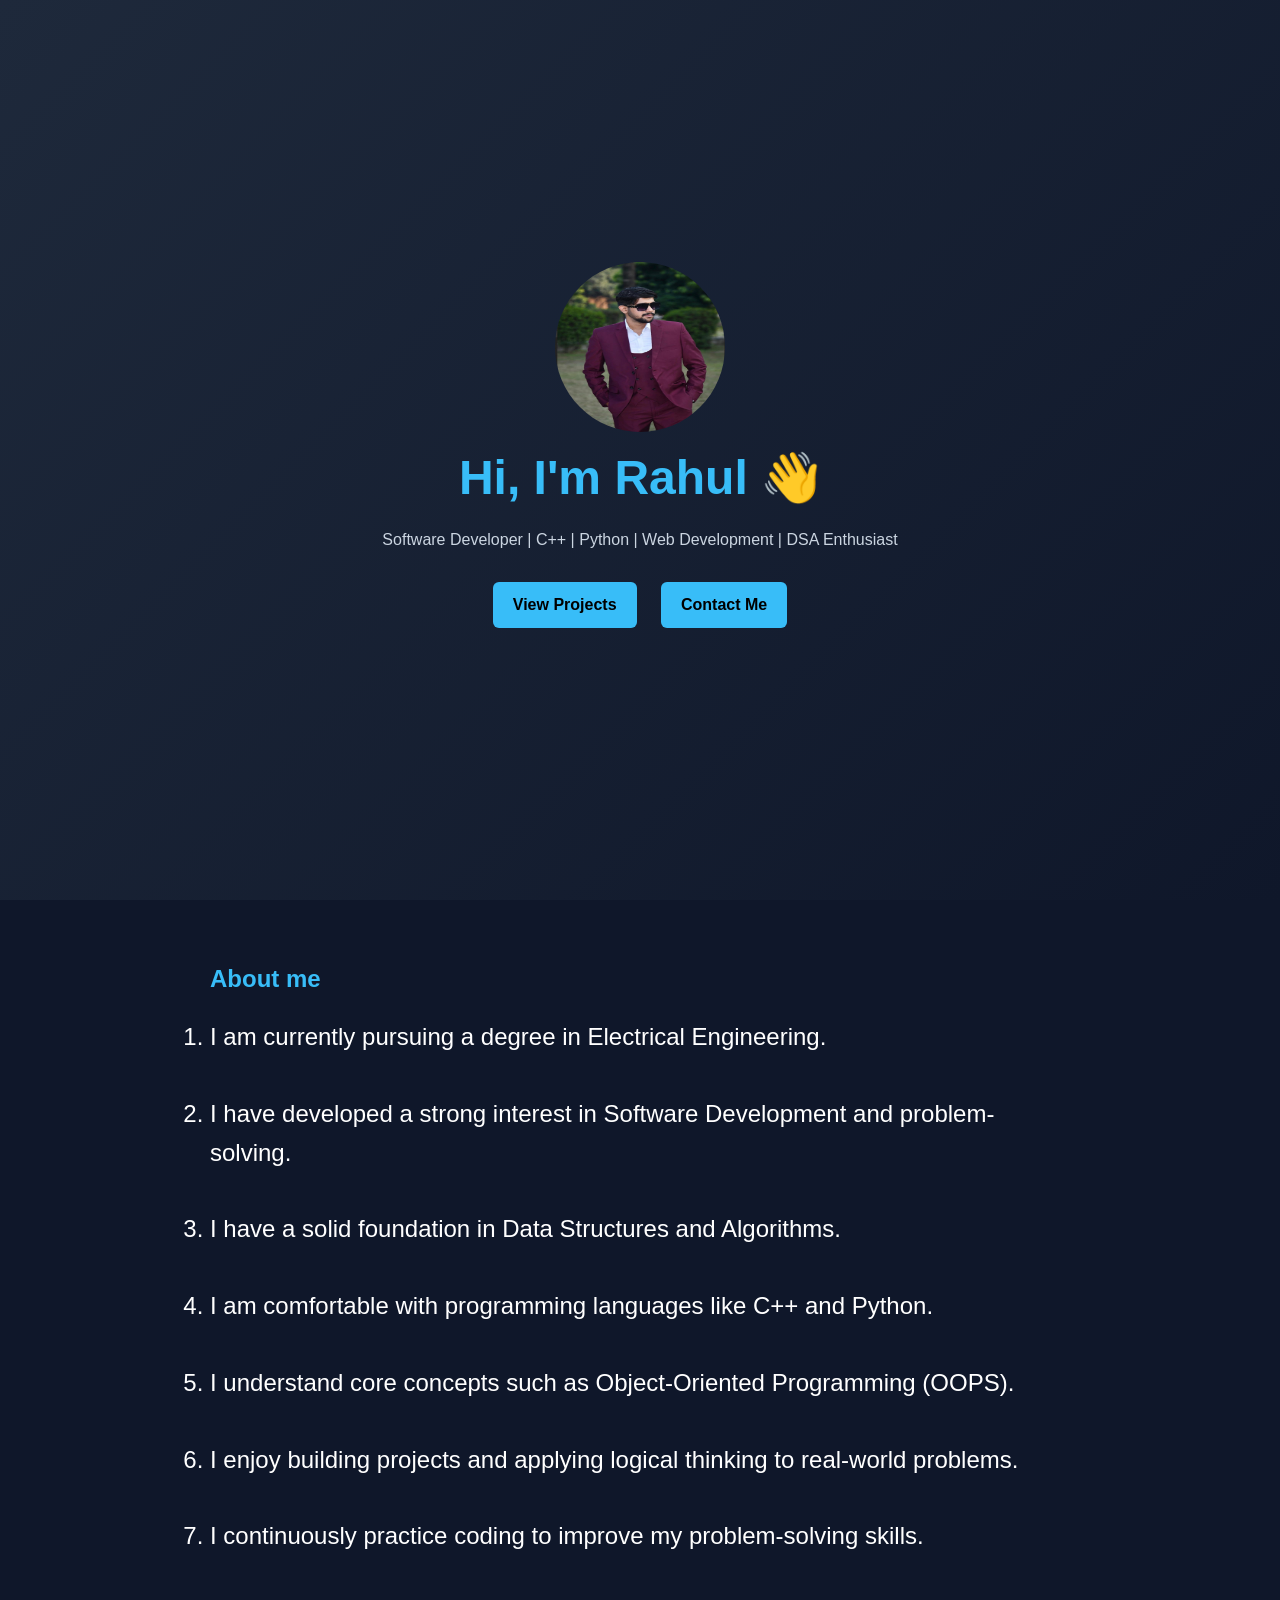
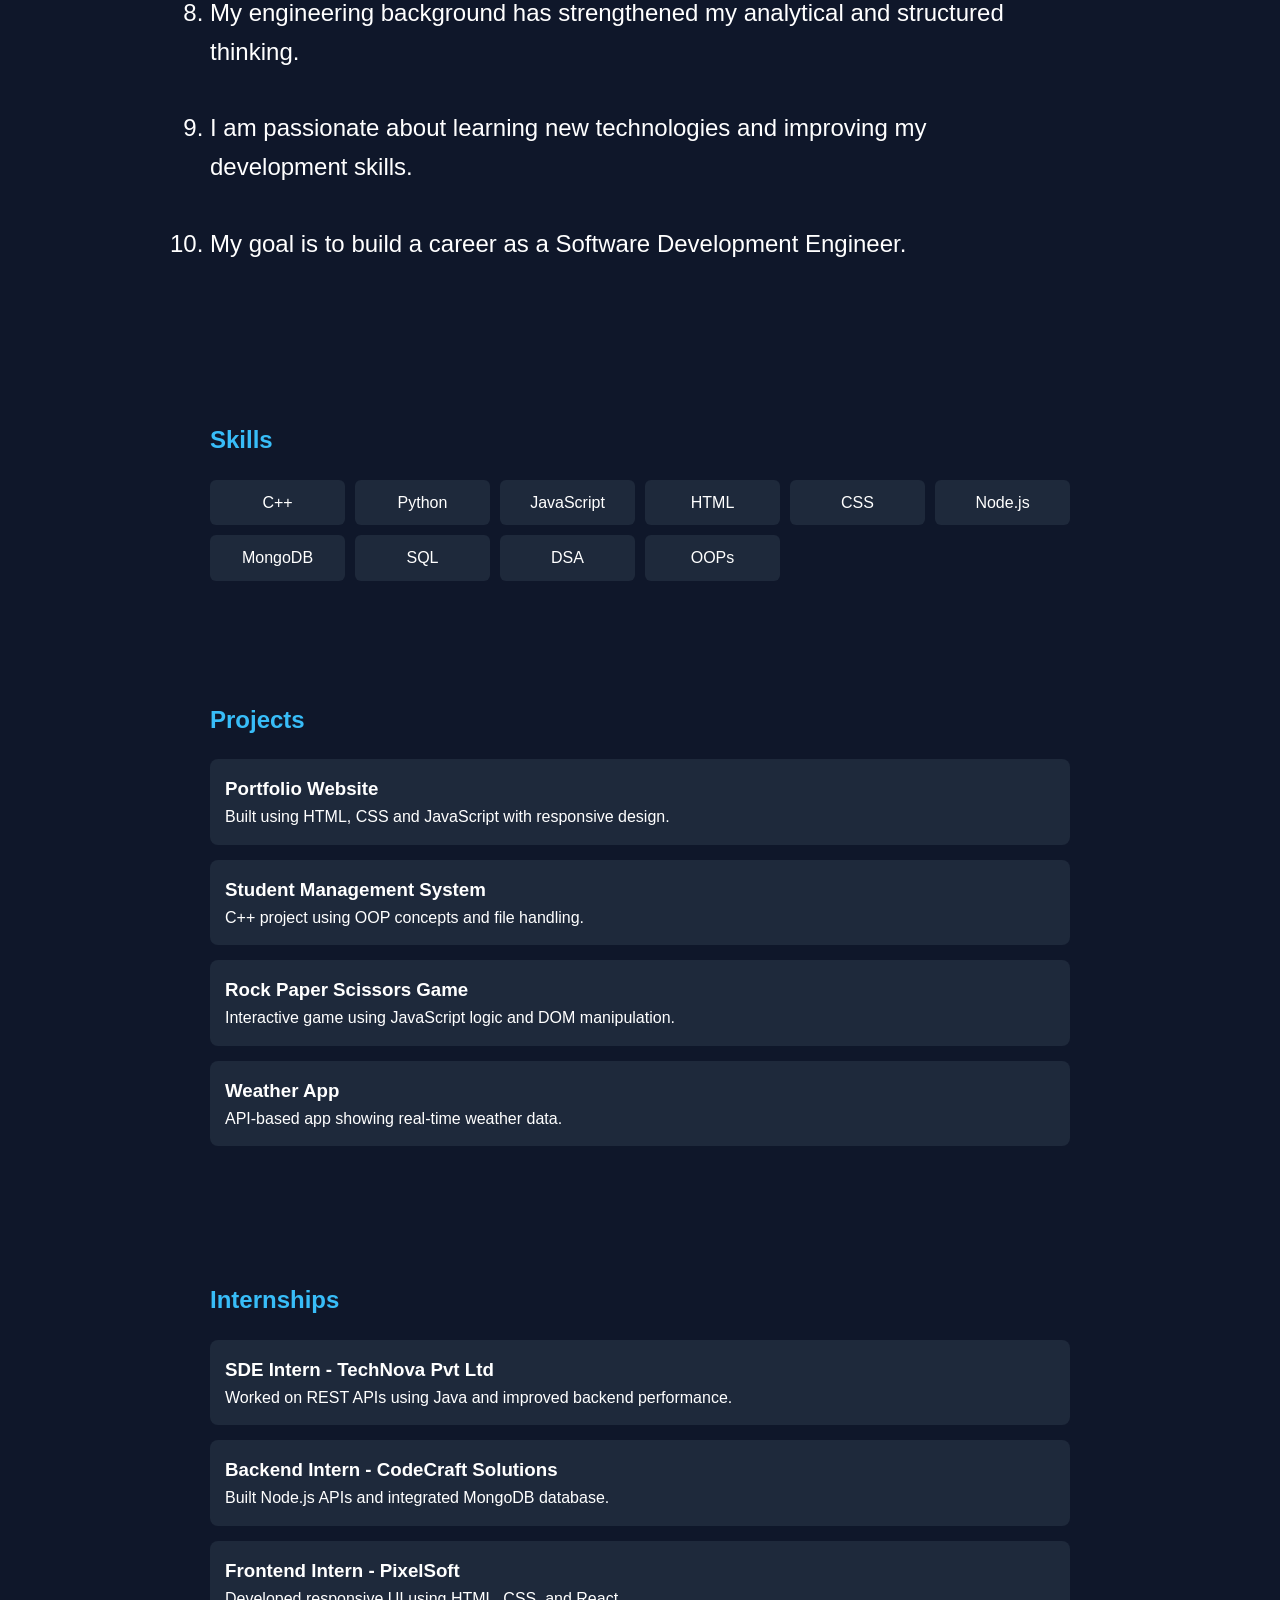
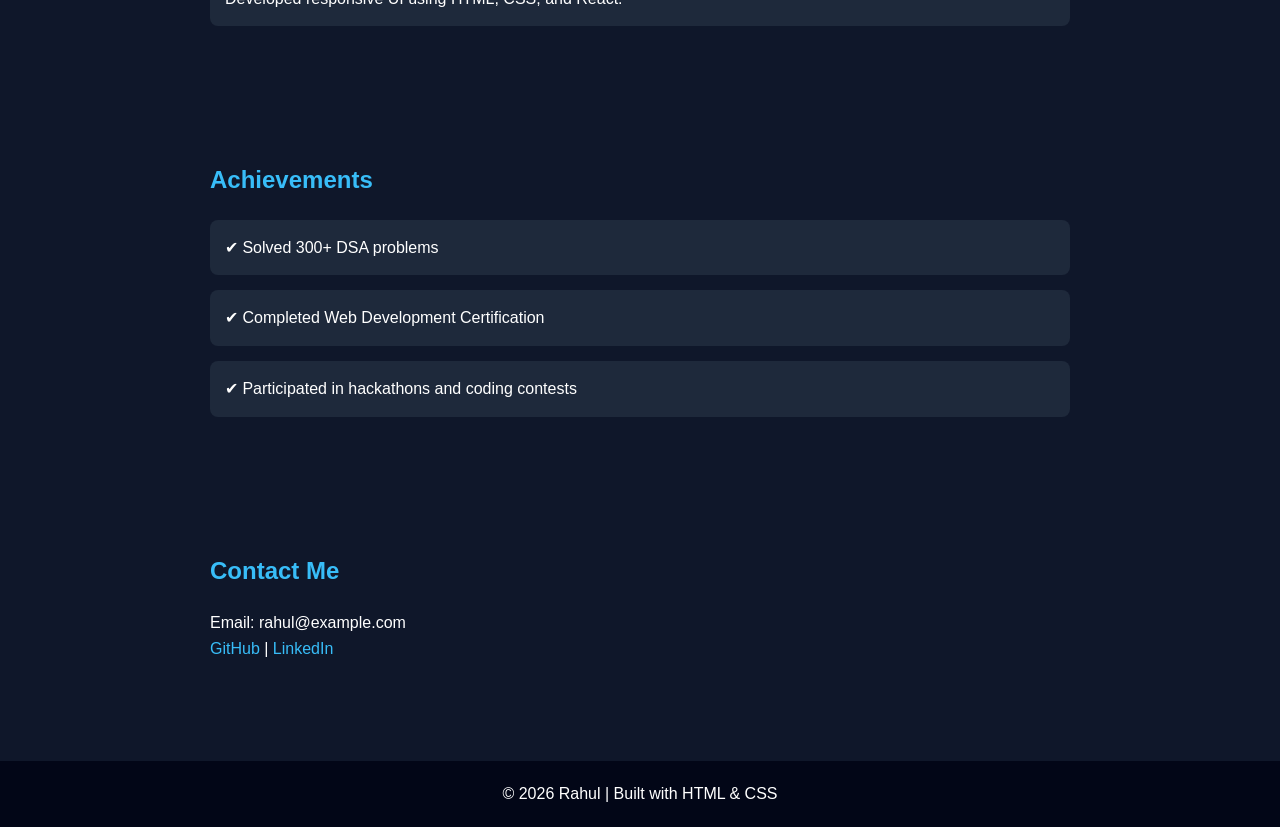
==== index2.html @ 8bd71968 "updated" ====
<!DOCTYPE html>
<html lang="en">
<head>
    <meta charset="UTF-8">
    <meta name="viewport" content="width=device-width, initial-scale=1.0">
    <title>Rahul | Portfolio</title>
    <link rel="stylesheet" href="style.css">
</head>
<body>

<!-- ===== HERO SECTION ===== -->
<header class="hero">
    <div class="hero-content">

        <!-- PROFILE IMAGE -->
        <img src="/rahul3.jpg" alt="Rahul Profile Photo" class="profile-pic" height="170" width="170">

        <h1>Hi, I'm Rahul 👋</h1>
        <p>Software Developer | C++ | Python | Web Development | DSA Enthusiast</p>

        <div class="buttons">
            <a href="#projects">View Projects</a>
            <a href="#contact">Contact Me</a>
        </div>

    </div>
</header>

<!-- ===== ABOUT ===== -->
<section id="about">
        <h2>About me</h2>
    

    
    

    <ol style="font-size:x-large">
        <li>I am currently pursuing a degree in Electrical Engineering.</li>
        <br>
        <li>I have developed a strong interest in Software Development and problem-solving.</li>
         <br>
        <li>I have a solid foundation in Data Structures and Algorithms.</li>
         <br>
        <li>I am comfortable with programming languages like C++ and Python.</li>
         <br>
        <li>I understand core concepts such as Object-Oriented Programming (OOPS).</li>
         <br>
        <li>I enjoy building projects and applying logical thinking to real-world problems.</li>
         <br>
        <li>I continuously practice coding to improve my problem-solving skills.</li>
         <br>
        <li>My engineering background has strengthened my analytical and structured thinking.</li>
         <br>
        <li>I am passionate about learning new technologies and improving my development skills.</li>
         <br>
        <li>My goal is to build a career as a Software Development Engineer.</li>
         <br>
    </ol>
</section>

<!-- ===== SKILLS ===== -->
<section id="skills">
    <h2>Skills</h2>
    <div class="grid">
        <div>C++</div>
        <div>Python</div>
        <div>JavaScript</div>
        <div>HTML</div>
        <div>CSS</div>
        <div>Node.js</div>
        <div>MongoDB</div>
        <div>SQL</div>
        <div>DSA</div>
        <div>OOPs</div>
    </div>
</section>

<!-- ===== PROJECTS ===== -->
<section id="projects">
    <h2>Projects</h2>

    <div class="card">
        <h3>Portfolio Website</h3>
        <p>Built using HTML, CSS and JavaScript with responsive design.</p>
    </div>

    <div class="card">
        <h3>Student Management System</h3>
        <p>C++ project using OOP concepts and file handling.</p>
    </div>

    <div class="card">
        <h3>Rock Paper Scissors Game</h3>
        <p>Interactive game using JavaScript logic and DOM manipulation.</p>
    </div>

    <div class="card">
        <h3>Weather App</h3>
        <p>API-based app showing real-time weather data.</p>
    </div>
</section>

<!-- ===== INTERNSHIPS ===== -->
<section id="internships">
    <h2>Internships</h2>

    <div class="card">
        <h3>SDE Intern - TechNova Pvt Ltd</h3>
        <p>Worked on REST APIs using Java and improved backend performance.</p>
    </div>

    <div class="card">
        <h3>Backend Intern - CodeCraft Solutions</h3>
        <p>Built Node.js APIs and integrated MongoDB database.</p>
    </div>

    <div class="card">
        <h3>Frontend Intern - PixelSoft</h3>
        <p>Developed responsive UI using HTML, CSS, and React.</p>
    </div>
</section>

<!-- ===== ACHIEVEMENTS ===== -->
<section id="achievements">
    <h2>Achievements</h2>

    <div class="card">
        <p>✔ Solved 300+ DSA problems</p>
    </div>

    <div class="card">
        <p>✔ Completed Web Development Certification</p>
    </div>

    <div class="card">
        <p>✔ Participated in hackathons and coding contests</p>
    </div>
</section>

<!-- ===== CONTACT ===== -->
<section id="contact">
    <h2>Contact Me</h2>

    <p>Email: rahul@example.com</p>
    <p>
        <a href="https://github.com/" target="_blank">GitHub</a> |
        <a href="https://linkedin.com/" target="_blank">LinkedIn</a>
    </p>
</section>

<footer>
    <p>© 2026 Rahul | Built with HTML & CSS</p>
</footer>

</body>
</html>
---- style.css ----
/* ===== RESET ===== */
* {
    margin: 0;
    padding: 0;
    box-sizing: border-box;
    font-family: Arial, sans-serif;
}

/* ===== BODY ===== */
body {
    background: #0f172a;
    color: white;
    line-height: 1.6;
}

/* ===== HERO ===== */
.hero {
    height: 100vh;
    display: flex;
    align-items: center;
    justify-content: center;
    text-align: center;
    background: linear-gradient(135deg, #1e293b, #0f172a);
}

.hero h1 {
    font-size: 3rem;
    color: #38bdf8;
}

.hero p {
    margin: 10px 0 20px;
    color: #cbd5e1;
}

.buttons a {
    display: inline-block;
    margin: 10px;
    padding: 10px 20px;
    background: #38bdf8;
    color: black;
    text-decoration: none;
    border-radius: 6px;
    font-weight: bold;
    transition: 0.3s;
}

.buttons a:hover {
    background: white;
}

/* ===== SECTIONS ===== */
section {
    padding: 60px 20px;
    max-width: 900px;
    margin: auto;
}

h2 {
    color: #38bdf8;
    margin-bottom: 20px;
}

/* ===== SKILLS ===== */
.grid {
    display: grid;
    grid-template-columns: repeat(auto-fit, minmax(120px, 1fr));
    gap: 10px;
}

.grid div {
    background: #1e293b;
    padding: 10px;
    text-align: center;
    border-radius: 6px;
}

/* ===== CARDS ===== */
.card {
    background: #1e293b;
    padding: 15px;
    margin-bottom: 15px;
    border-radius: 8px;
    transition: 0.3s;
}

.card:hover {
    transform: translateY(-5px);
    background: #334155;
}

/* ===== CONTACT ===== */
#contact a {
    color: #38bdf8;
    text-decoration: none;
}

#contact a:hover {
    color: white;
}

/* ===== FOOTER ===== */
footer {
    text-align: center;
    padding: 20px;
    background: #020617;
    margin-top: 40px;
}

img{
    border-radius: 75%;
}
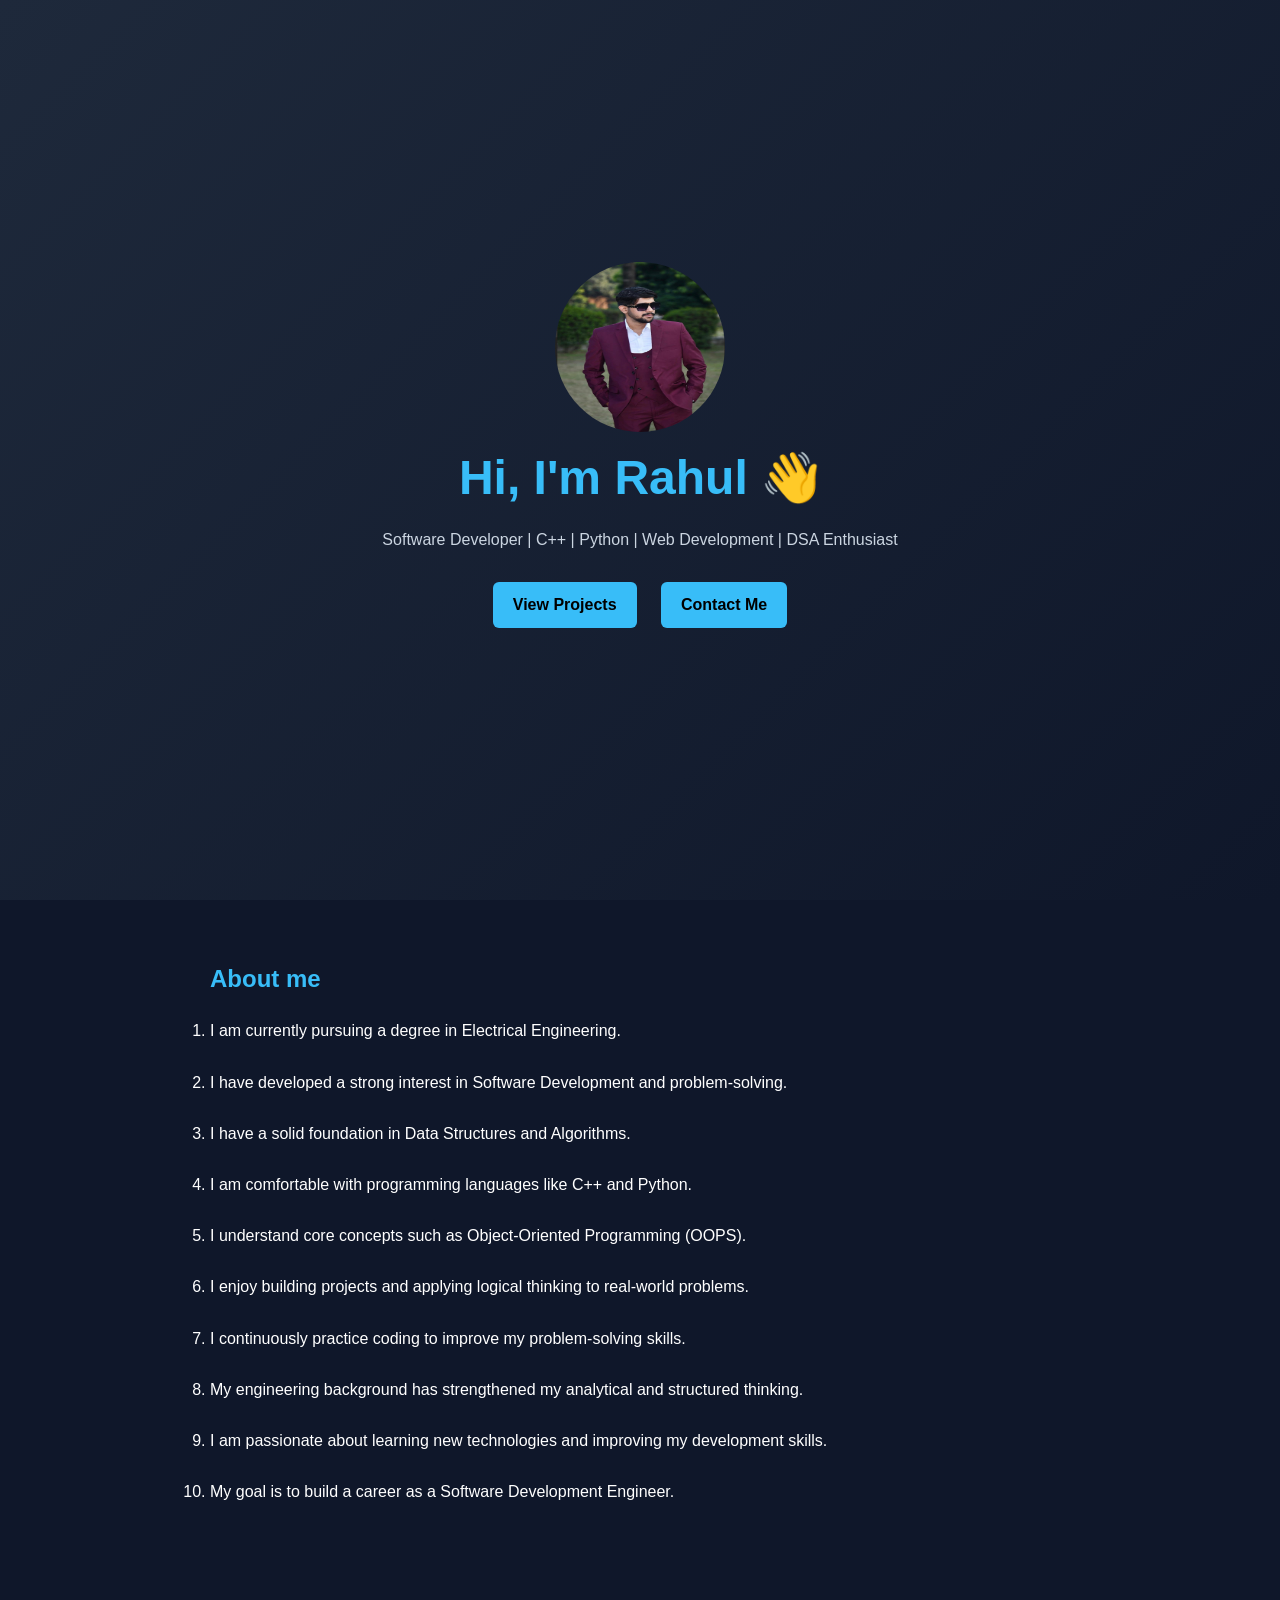
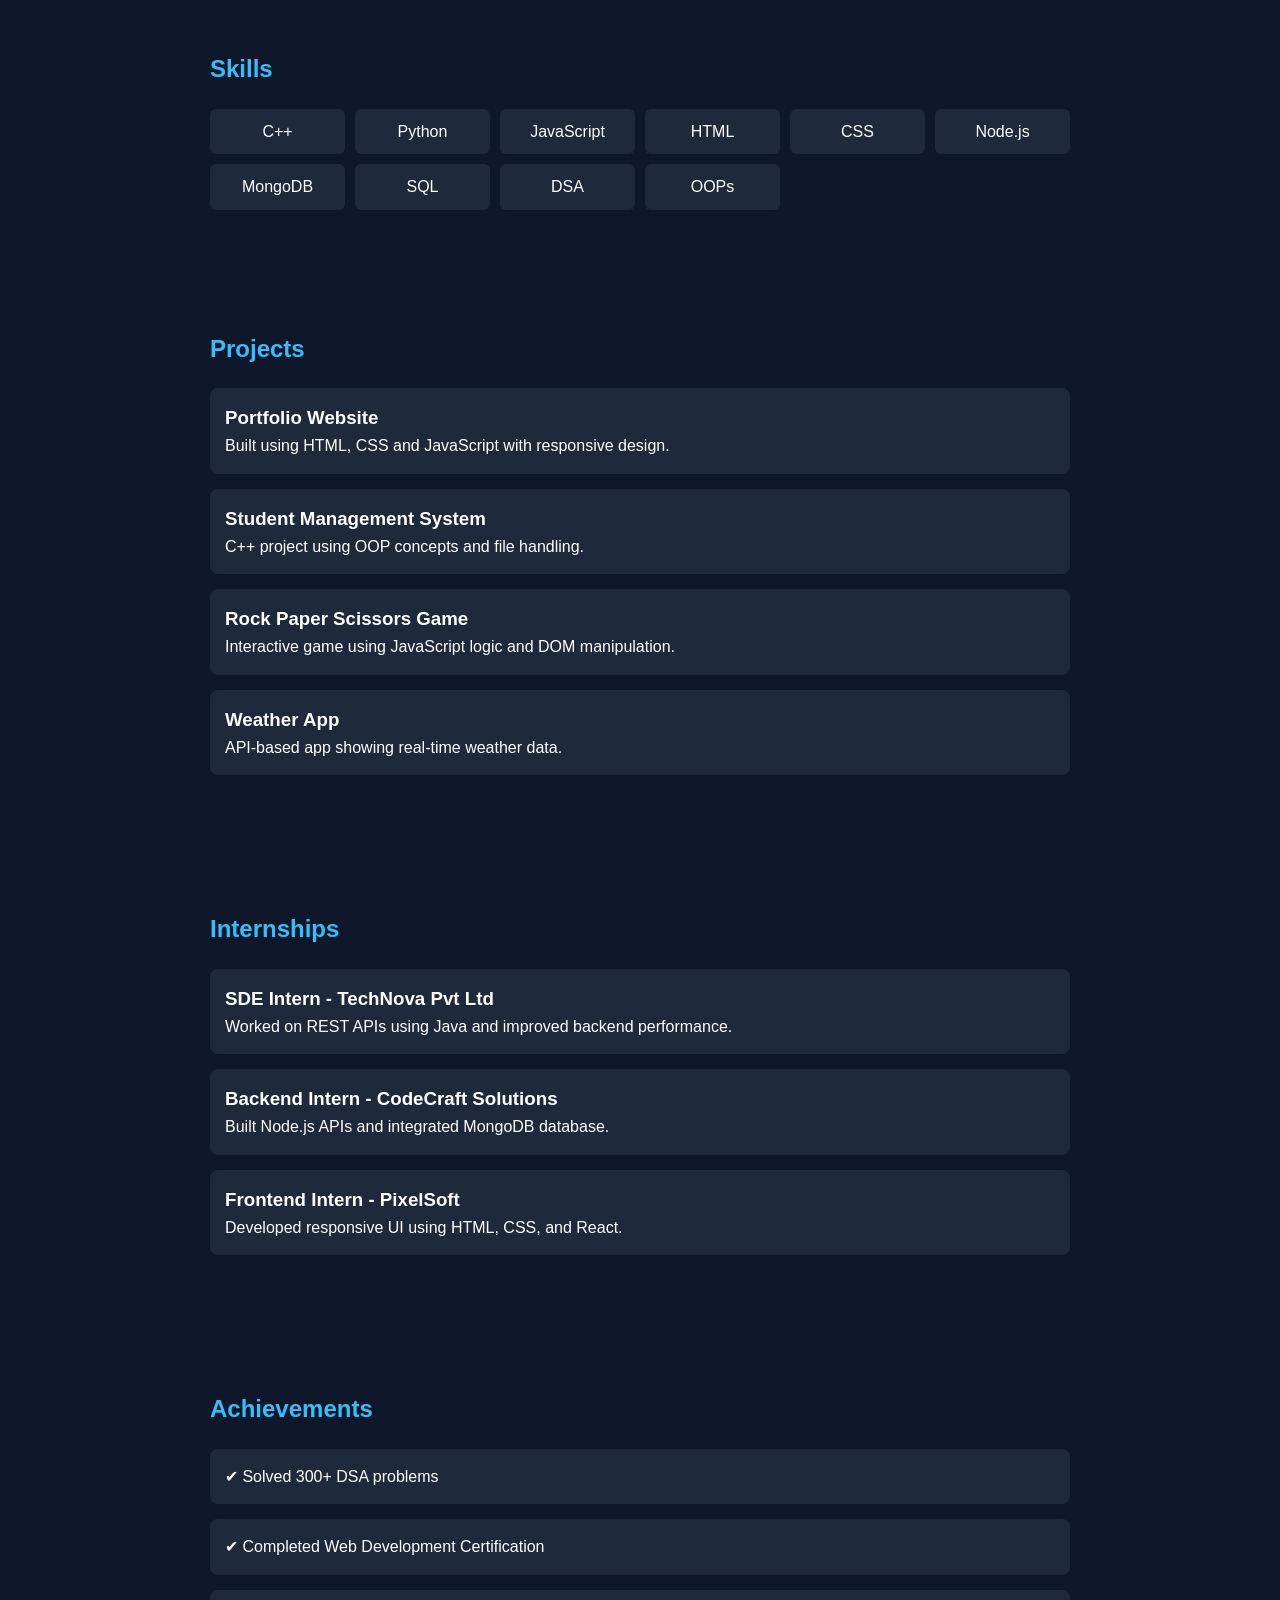
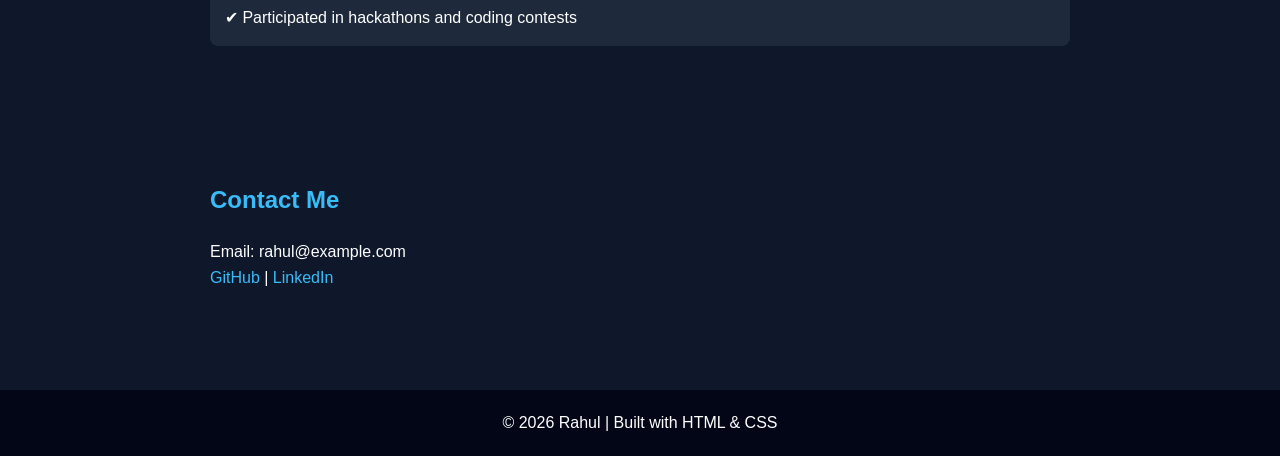
==== commit 23702bd4: "updated" ====
--- a/index2.html
+++ b/index2.html
@@ -38,7 +38,7 @@
     
     
 
-    <ol style="font-size:x-large">
+    <ol>
         <li>I am currently pursuing a degree in Electrical Engineering.</li>
         <br>
         <li>I have developed a strong interest in Software Development and problem-solving.</li>
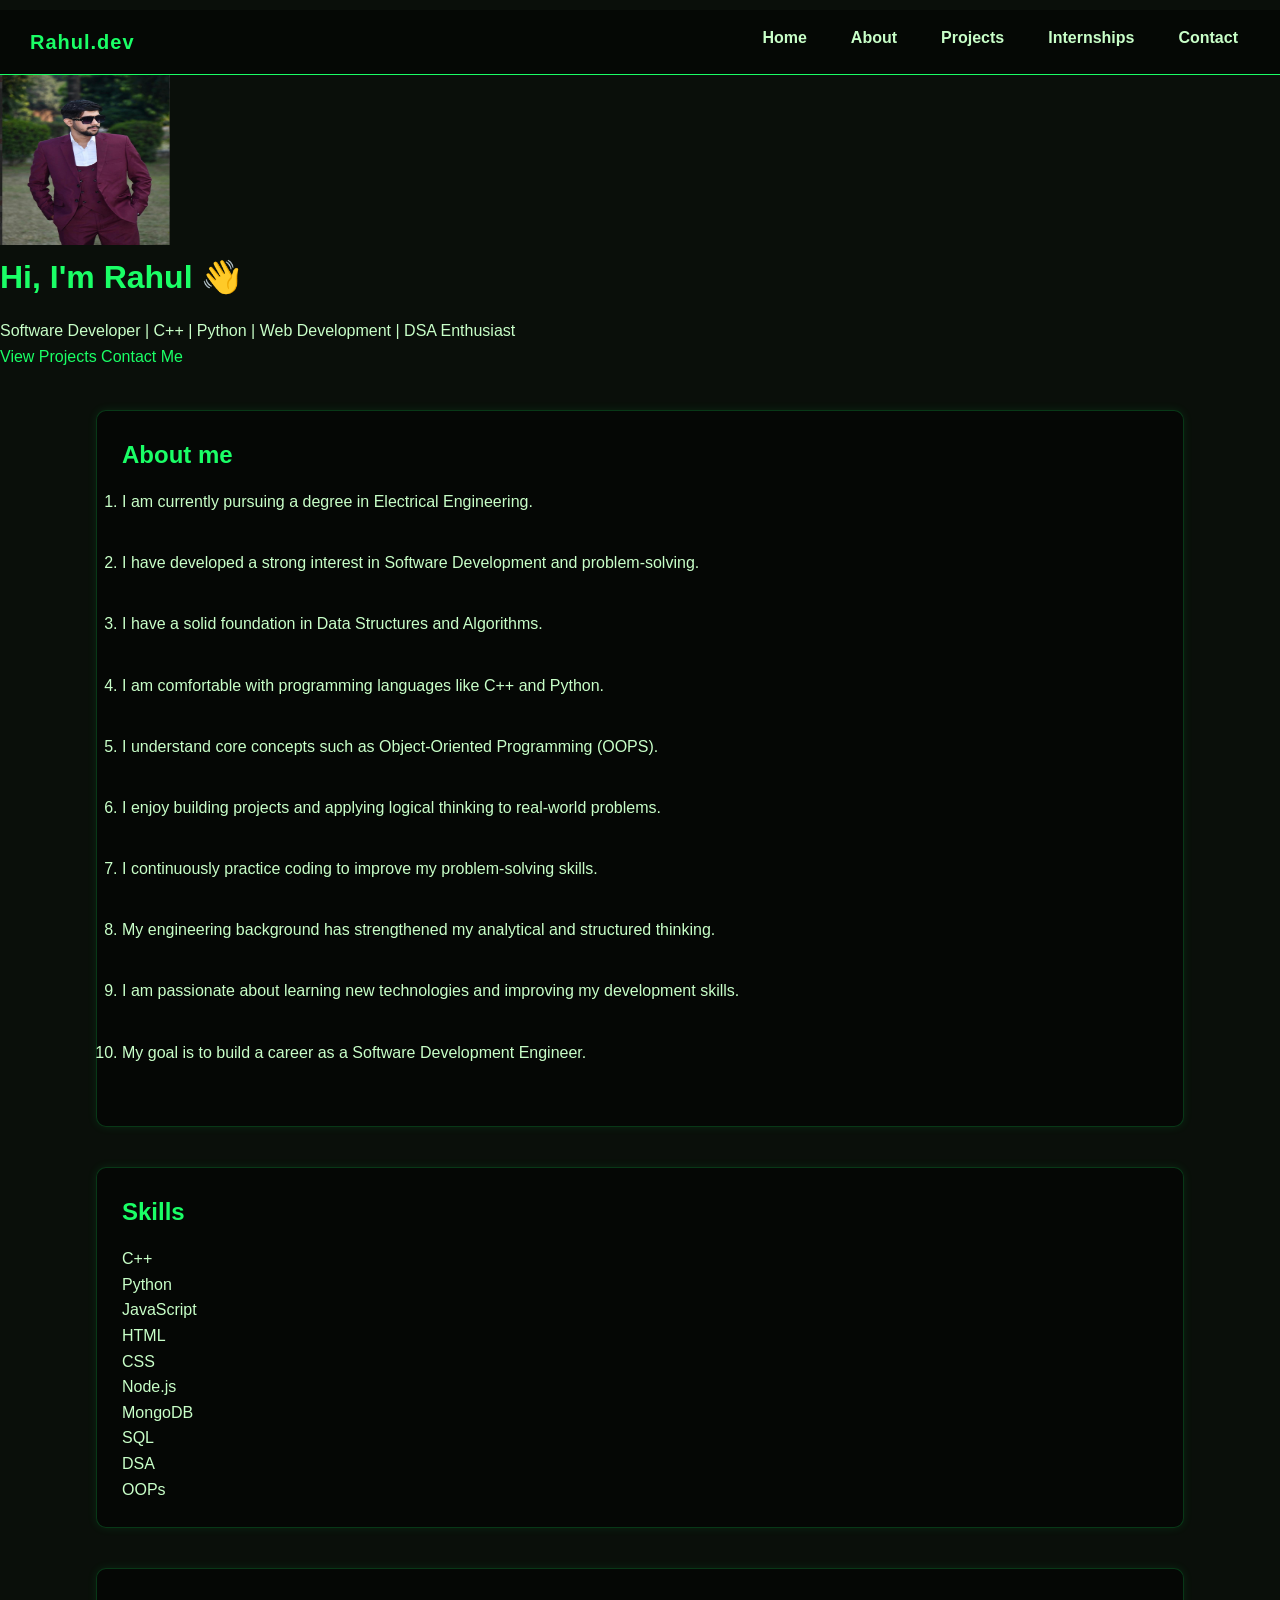
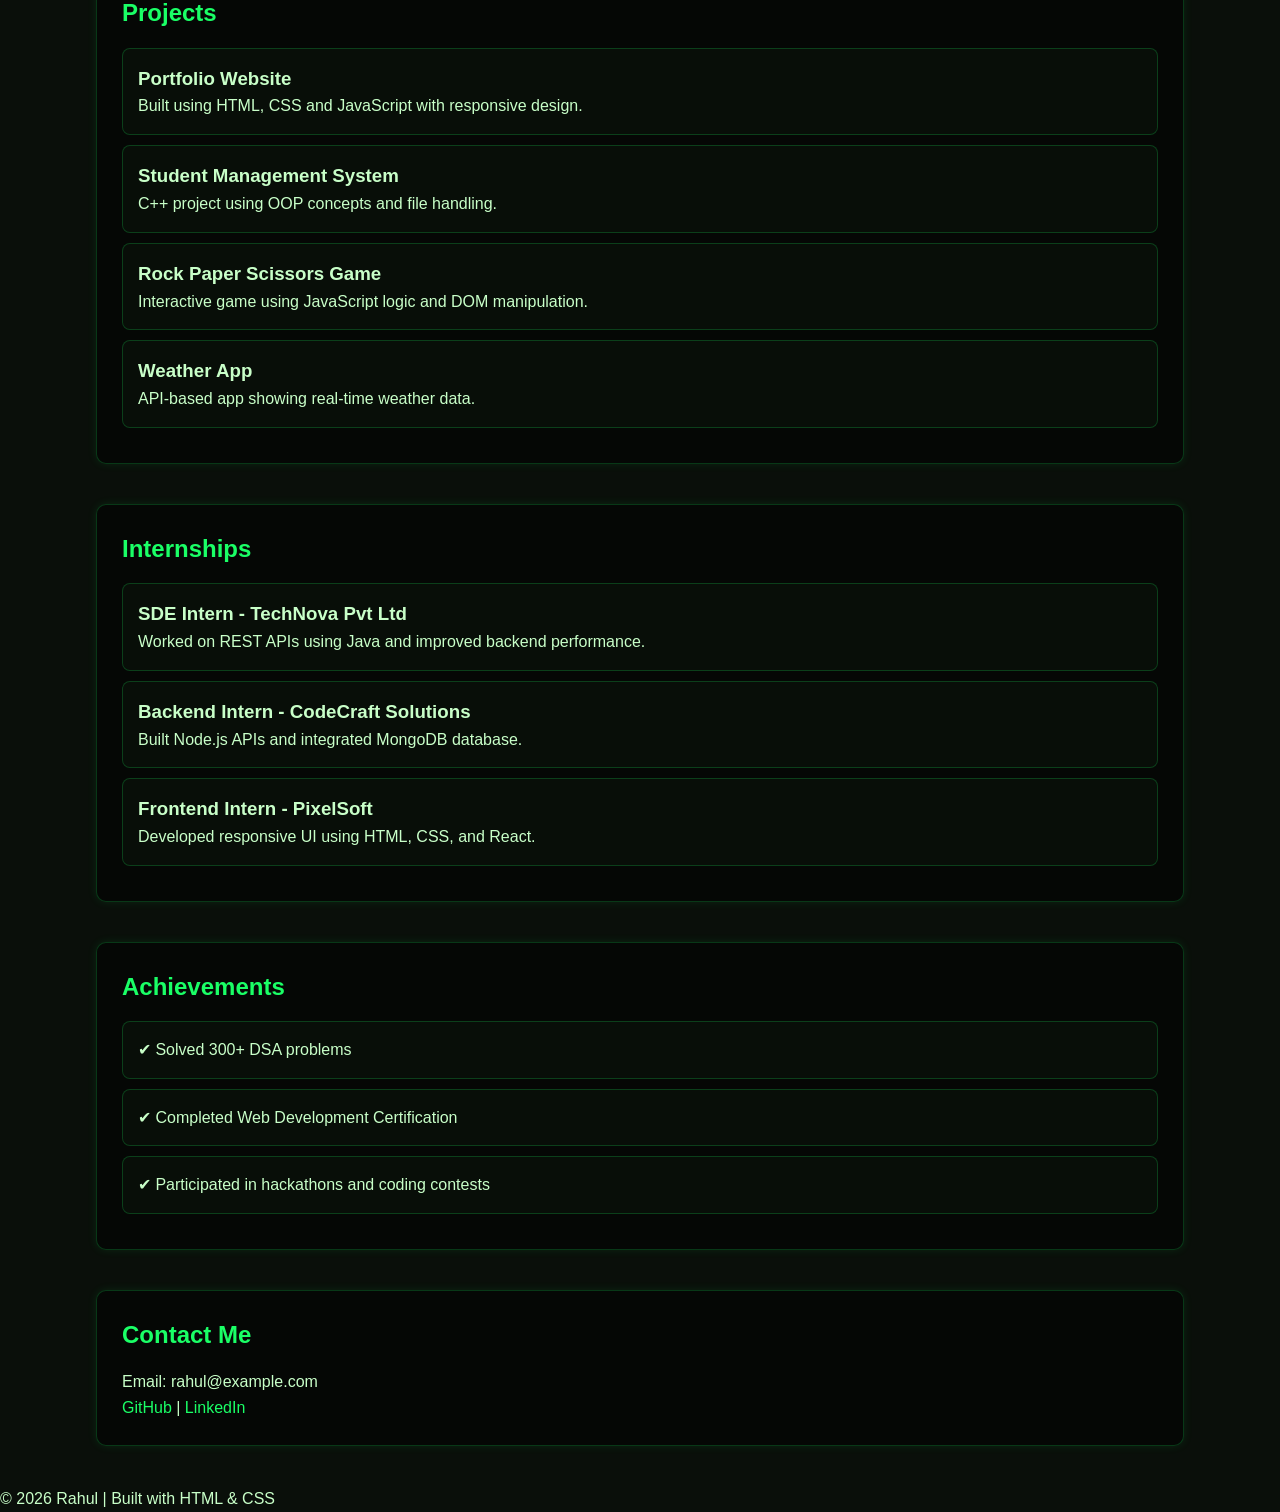
==== commit ebef58b1: "updated" ====
--- a/index2.html
+++ b/index2.html
@@ -8,10 +8,20 @@
     <meta charset="UTF-8">
     <meta name="viewport" content="width=device-width, initial-scale=1.0">
     <title>Rahul | Portfolio</title>
-    <link rel="stylesheet" href="style.css">
+    <link rel="stylesheet" href="style2.css">
 </head>
 <body>
+<nav class="navbar">
+    <div class="logo">Rahul.dev</div>
 
+    <ul class="nav-links">
+        <li><a href="#name">Home</a></li>
+        <li><a href="#about">About</a></li>
+        <li><a href="#projects">Projects</a></li>
+        <li><a href="#internships">Internships</a></li>
+        <li><a href="#contact">Contact</a></li>
+    </ul>
+</nav>
 <!-- ===== HERO SECTION ===== -->
 <header class="hero">
     <div class="hero-content">
--- a/style2.css
+++ b/style2.css
@@ -0,0 +1,220 @@
+/* ===== RESET ===== */
+* {
+    margin: 0;
+    padding: 0;
+    box-sizing: border-box;
+}
+
+/* ===== BODY ===== */
+body {
+    font-family: 'Segoe UI', sans-serif;
+    background: #0a0f0a;
+    color: #c8ffc8;
+    line-height: 1.6;
+}
+
+/* ===== NAVBAR ===== */
+#navbar {
+    position: sticky;
+    top: 0;
+    background: #050805;
+    border-bottom: 1px solid #1aff66;
+    padding: 15px 20px;
+    z-index: 1000;
+}
+
+#navbar h1 {
+    color: #1aff66;
+    font-size: 22px;
+}
+
+nav {
+    margin-top: 10px;
+}
+
+nav a {
+    color: #c8ffc8;
+    text-decoration: none;
+    margin: 0 12px;
+    font-weight: 600;
+    transition: 0.3s;
+    position: relative;
+}
+
+/* underline effect */
+nav a::after {
+    content: "";
+    position: absolute;
+    left: 0;
+    bottom: -4px;
+    width: 0%;
+    height: 2px;
+    background: #1aff66;
+    transition: 0.3s;
+}
+
+nav a:hover {
+    color: #1aff66;
+}
+
+nav a:hover::after {
+    width: 100%;
+}
+
+/* ===== PROFILE IMAGE ===== */
+#navbar img {
+    margin-top: 15px;
+    width: 130px;
+    height: 130px;
+    border-radius: 50%;
+    border: 3px solid #1aff66;
+    box-shadow: 0 0 15px #1aff66;
+}
+
+/* ===== NAME ===== */
+#name {
+    text-align: center;
+    padding: 30px;
+}
+
+#name h1 {
+    color: #1aff66;
+    font-size: 38px;
+}
+
+/* ===== SECTIONS ===== */
+section {
+    width: 85%;
+    margin: 40px auto;
+    padding: 25px;
+    border: 1px solid rgba(26,255,102,0.2);
+    background: rgba(0,0,0,0.5);
+    border-radius: 10px;
+    box-shadow: 0 0 10px rgba(26,255,102,0.1);
+}
+
+/* ===== HEADINGS ===== */
+h1, h2 {
+    color: #1aff66;
+    margin-bottom: 15px;
+}
+
+/* ===== LISTS ===== */
+li {
+    margin-bottom: 8px;
+}
+
+/* ===== PROJECT / INTERNSHIP TEXT ===== */
+#projects dt {
+    color: #1aff66;
+    font-size: 18px;
+    margin-top: 15px;
+}
+
+#projects dd {
+    margin-left: 20px;
+    color: #c8ffc8;
+}
+
+/* ===== CARDS (optional support) ===== */
+.card {
+    background: rgba(10, 20, 10, 0.6);
+    border: 1px solid rgba(26,255,102,0.2);
+    padding: 15px;
+    border-radius: 8px;
+    margin: 10px 0;
+    transition: 0.3s;
+}
+
+.card:hover {
+    transform: translateY(-5px);
+    border-color: #1aff66;
+    box-shadow: 0 0 15px rgba(26,255,102,0.3);
+}
+
+/* ===== LINKS ===== */
+a {
+    color: #1aff66;
+    text-decoration: none;
+}
+
+a:hover {
+    color: white;
+}
+
+/* ===== ABOUT LIST ===== */
+#about ol li {
+    margin-bottom: 10px;
+}
+
+/* ===== RESPONSIVE ===== */
+@media (max-width: 768px) {
+    nav a {
+        display: block;
+        margin: 8px 0;
+    }
+
+    section {
+        width: 95%;
+    }
+
+    #name h1 {
+        font-size: 28px;
+    }
+}
+/* ===== NAVBAR ===== */
+.navbar {
+    position: sticky;
+    top: 0;
+    width: 100%;
+    background: #050805;
+    border-bottom: 1px solid #1aff66;
+    display: flex;
+    justify-content: space-between;
+    align-items: center;
+    padding: 15px 30px;
+    z-index: 1000;
+}
+
+/* LOGO */
+.logo {
+    font-size: 20px;
+    font-weight: bold;
+    color: #1aff66;
+    letter-spacing: 1px;
+}
+
+/* LINKS */
+.nav-links {
+    list-style: none;
+    display: flex;
+    gap: 20px;
+}
+
+.nav-links li a {
+    text-decoration: none;
+    color: #c8ffc8;
+    font-weight: 600;
+    position: relative;
+    transition: 0.3s;
+}
+
+/* underline animation */
+.nav-links li a::after {
+    content: "";
+    position: absolute;
+    left: 0;
+    bottom: -5px;
+    width: 0%;
+    height: 2px;
+    background: #1aff66;
+    transition: 0.3s;
+}
+
+.nav-links li a:hover {
+    color: #1aff66;
+}
+
+.nav-links li a:hover::after {
+    width: 100%;
+}
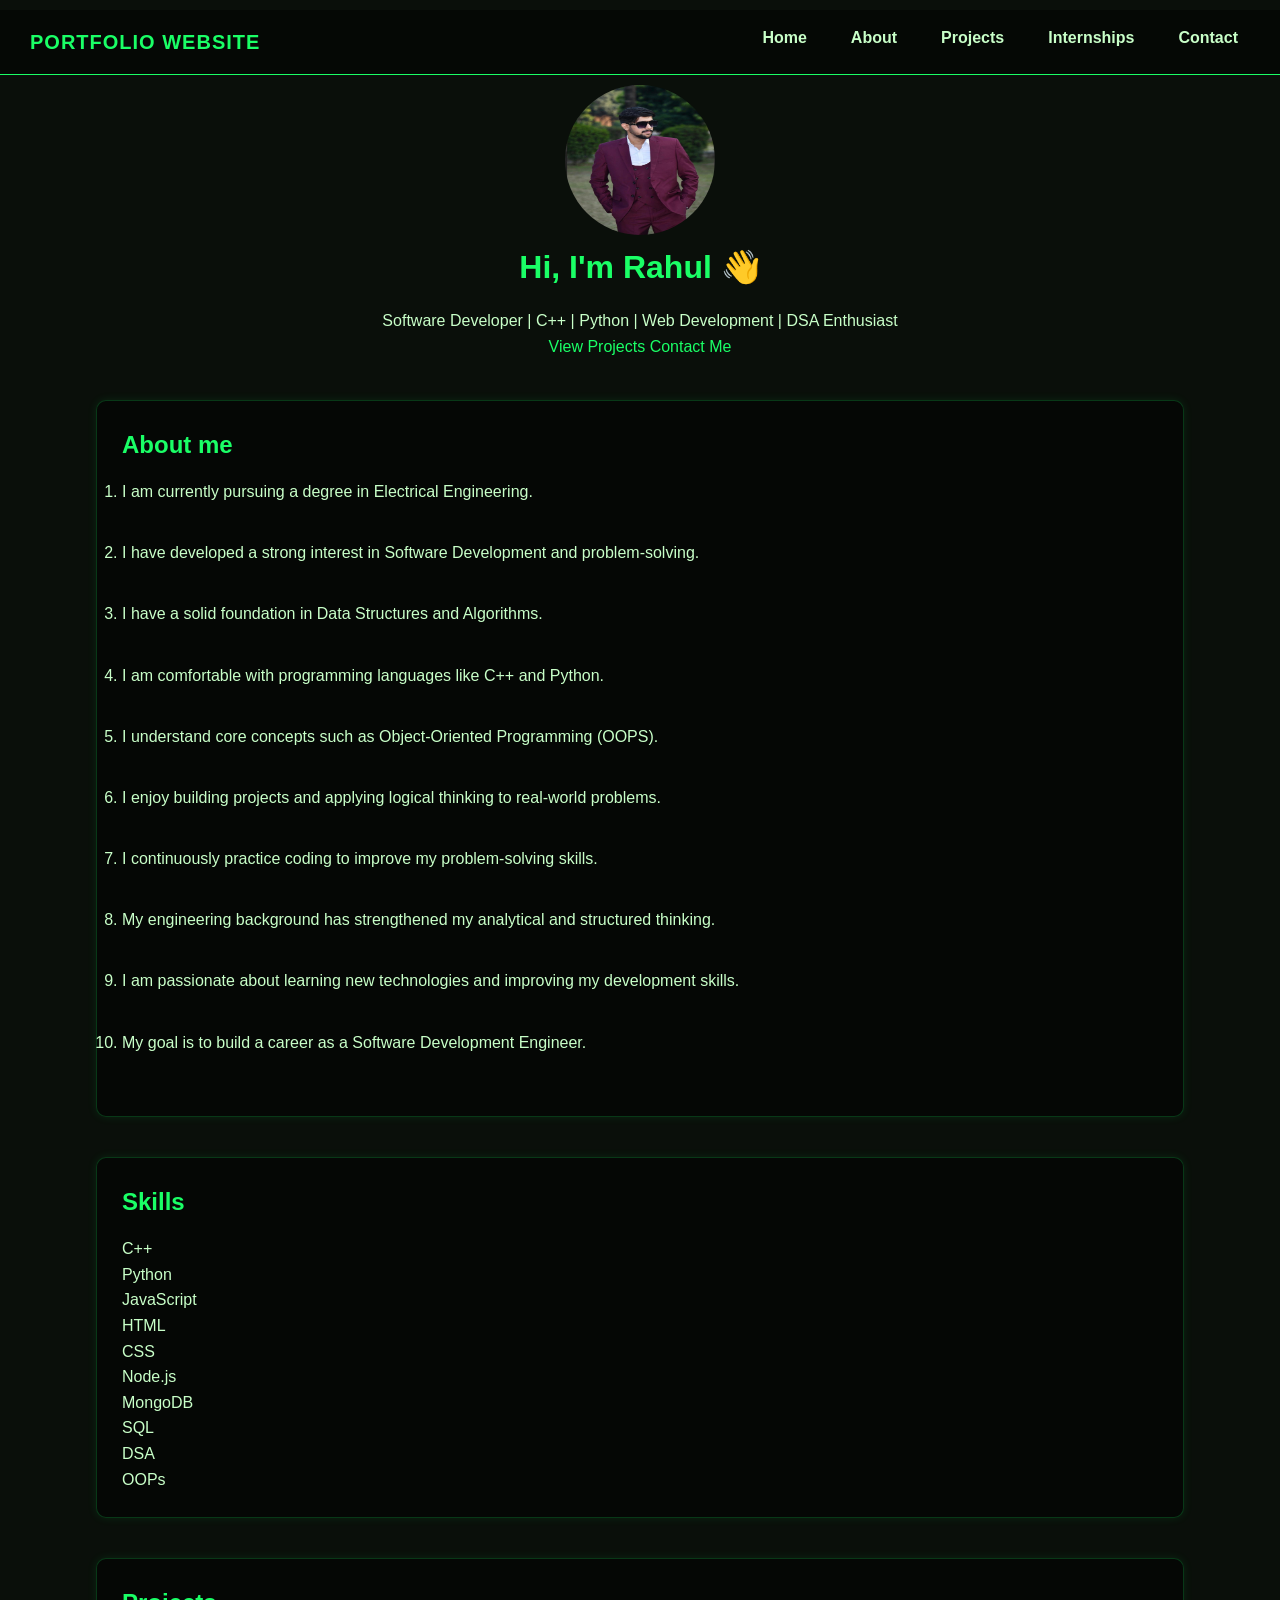
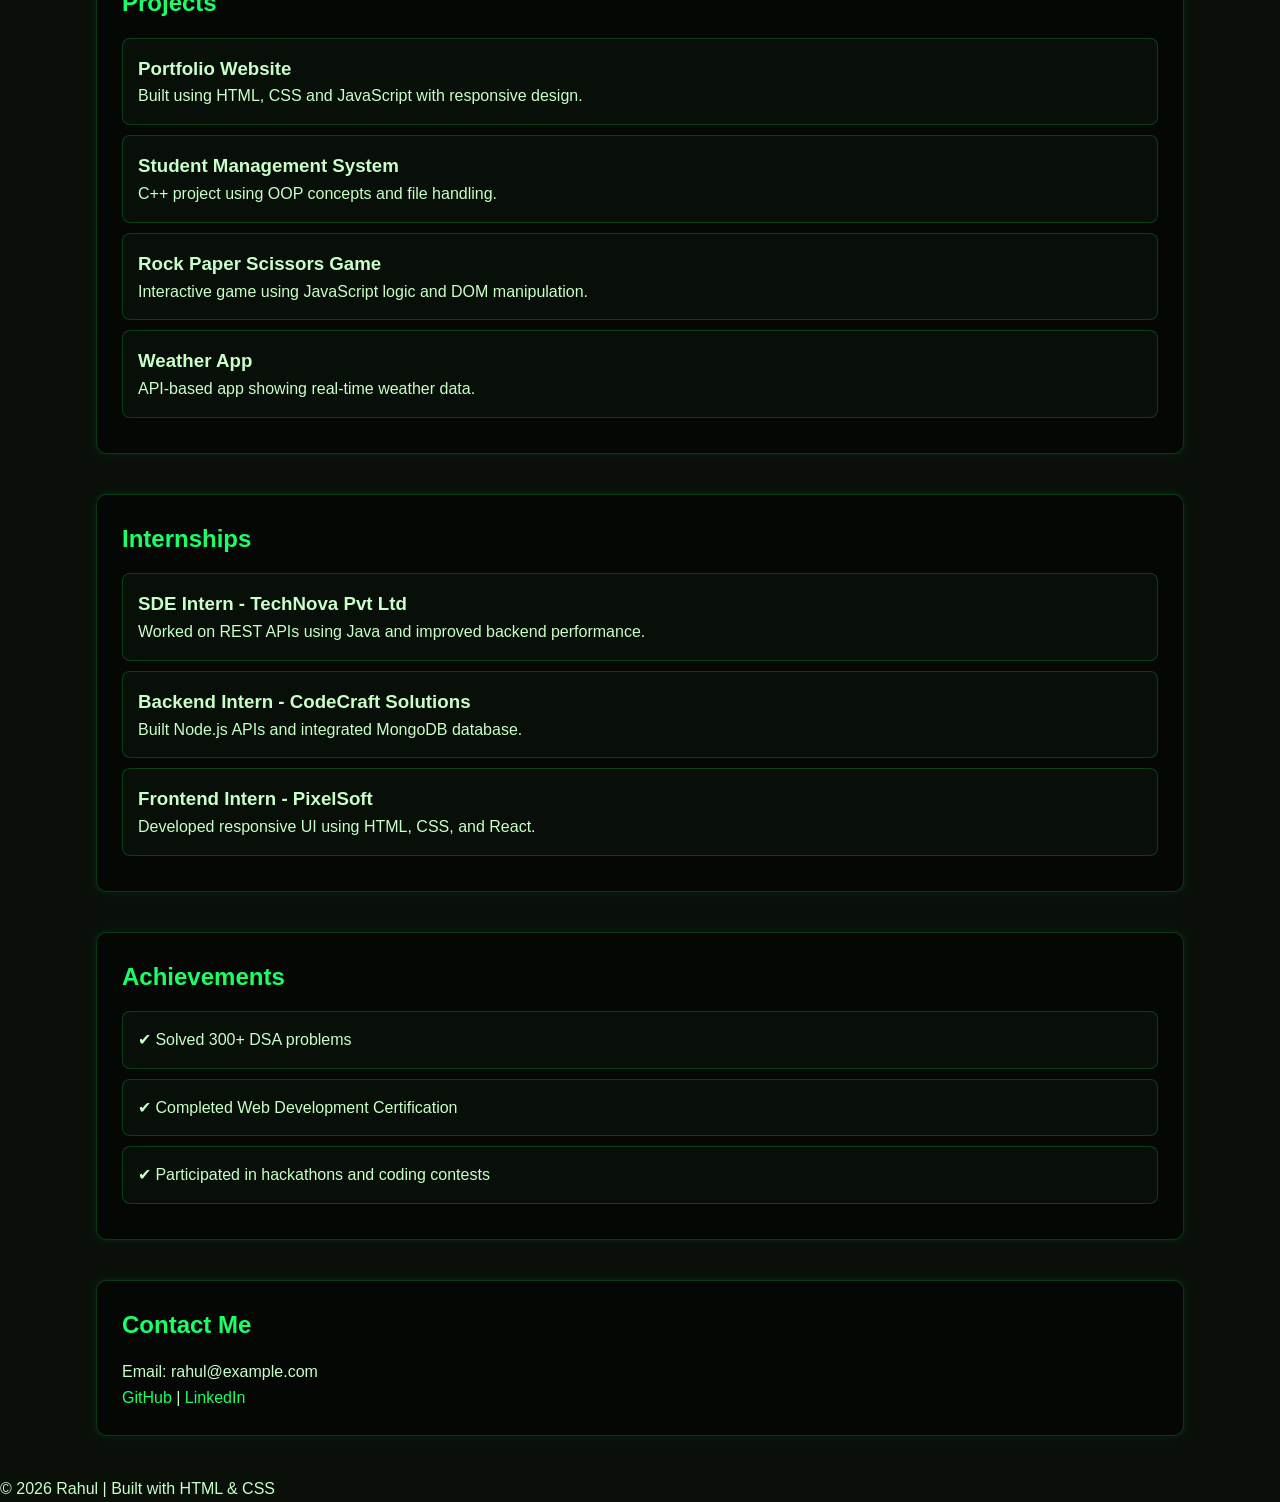
==== commit 8b2e5bb5: "updated" ====
--- a/index2.html
+++ b/index2.html
@@ -12,7 +12,7 @@
 </head>
 <body>
 <nav class="navbar">
-    <div class="logo">Rahul.dev</div>
+    <div class="logo">PORTFOLIO WEBSITE</div>
 
     <ul class="nav-links">
         <li><a href="#name">Home</a></li>
@@ -27,14 +27,16 @@
     <div class="hero-content">
 
         <!-- PROFILE IMAGE -->
-        <img src="/rahul3.jpg" alt="Rahul Profile Photo" class="profile-pic" height="170" width="170">
+        <img src="/rahul3.jpg" alt="Rahul Profile Photo" class="profile-pic" height="150" width="150">
 
         <h1>Hi, I'm Rahul 👋</h1>
         <p>Software Developer | C++ | Python | Web Development | DSA Enthusiast</p>
 
         <div class="buttons">
-            <a href="#projects">View Projects</a>
+            <a href="#projects">View Projects   </a>
             <a href="#contact">Contact Me</a>
+
+            
         </div>
 
     </div>
--- a/style2.css
+++ b/style2.css
@@ -217,4 +217,14 @@
 
 .nav-links li a:hover::after {
     width: 100%;
+}
+
+
+img{
+    border-radius:50%;
+    margin-top:10px;
+}
+
+.hero-content{
+    text-align:center
 }
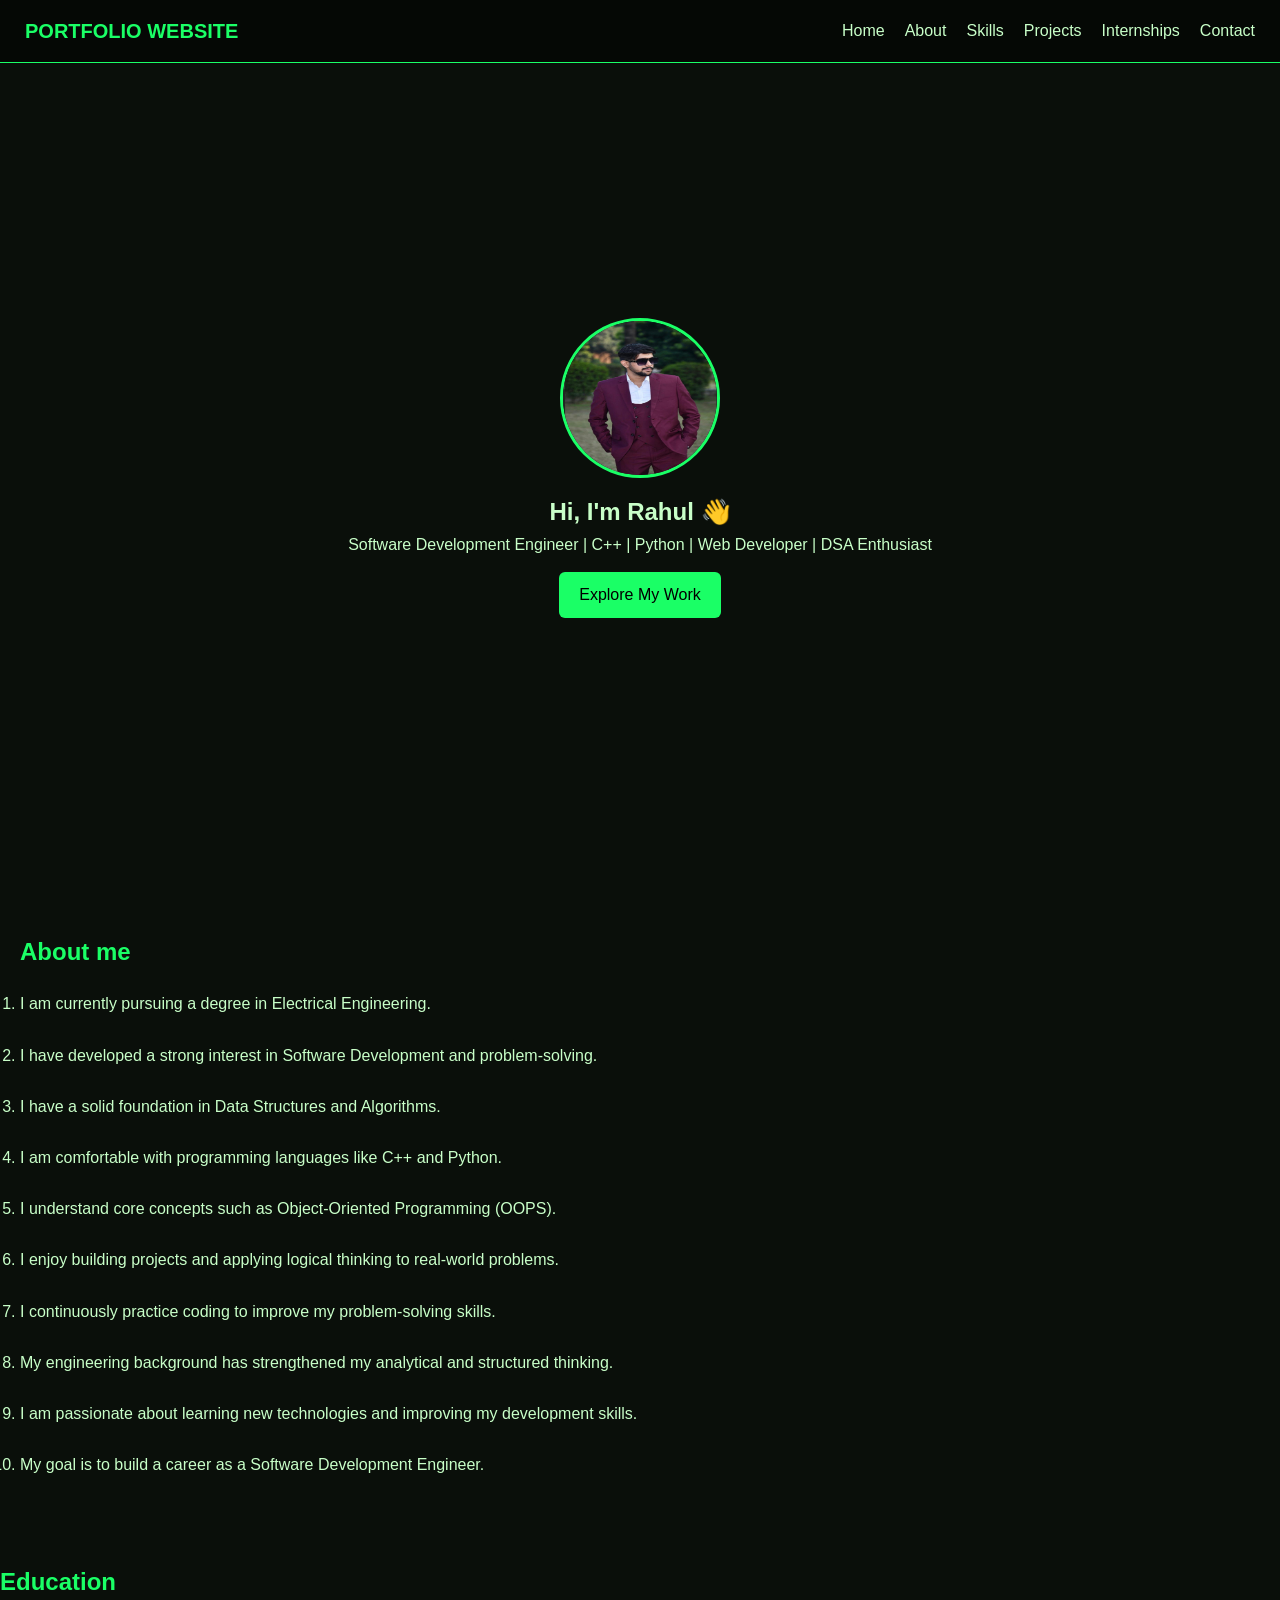
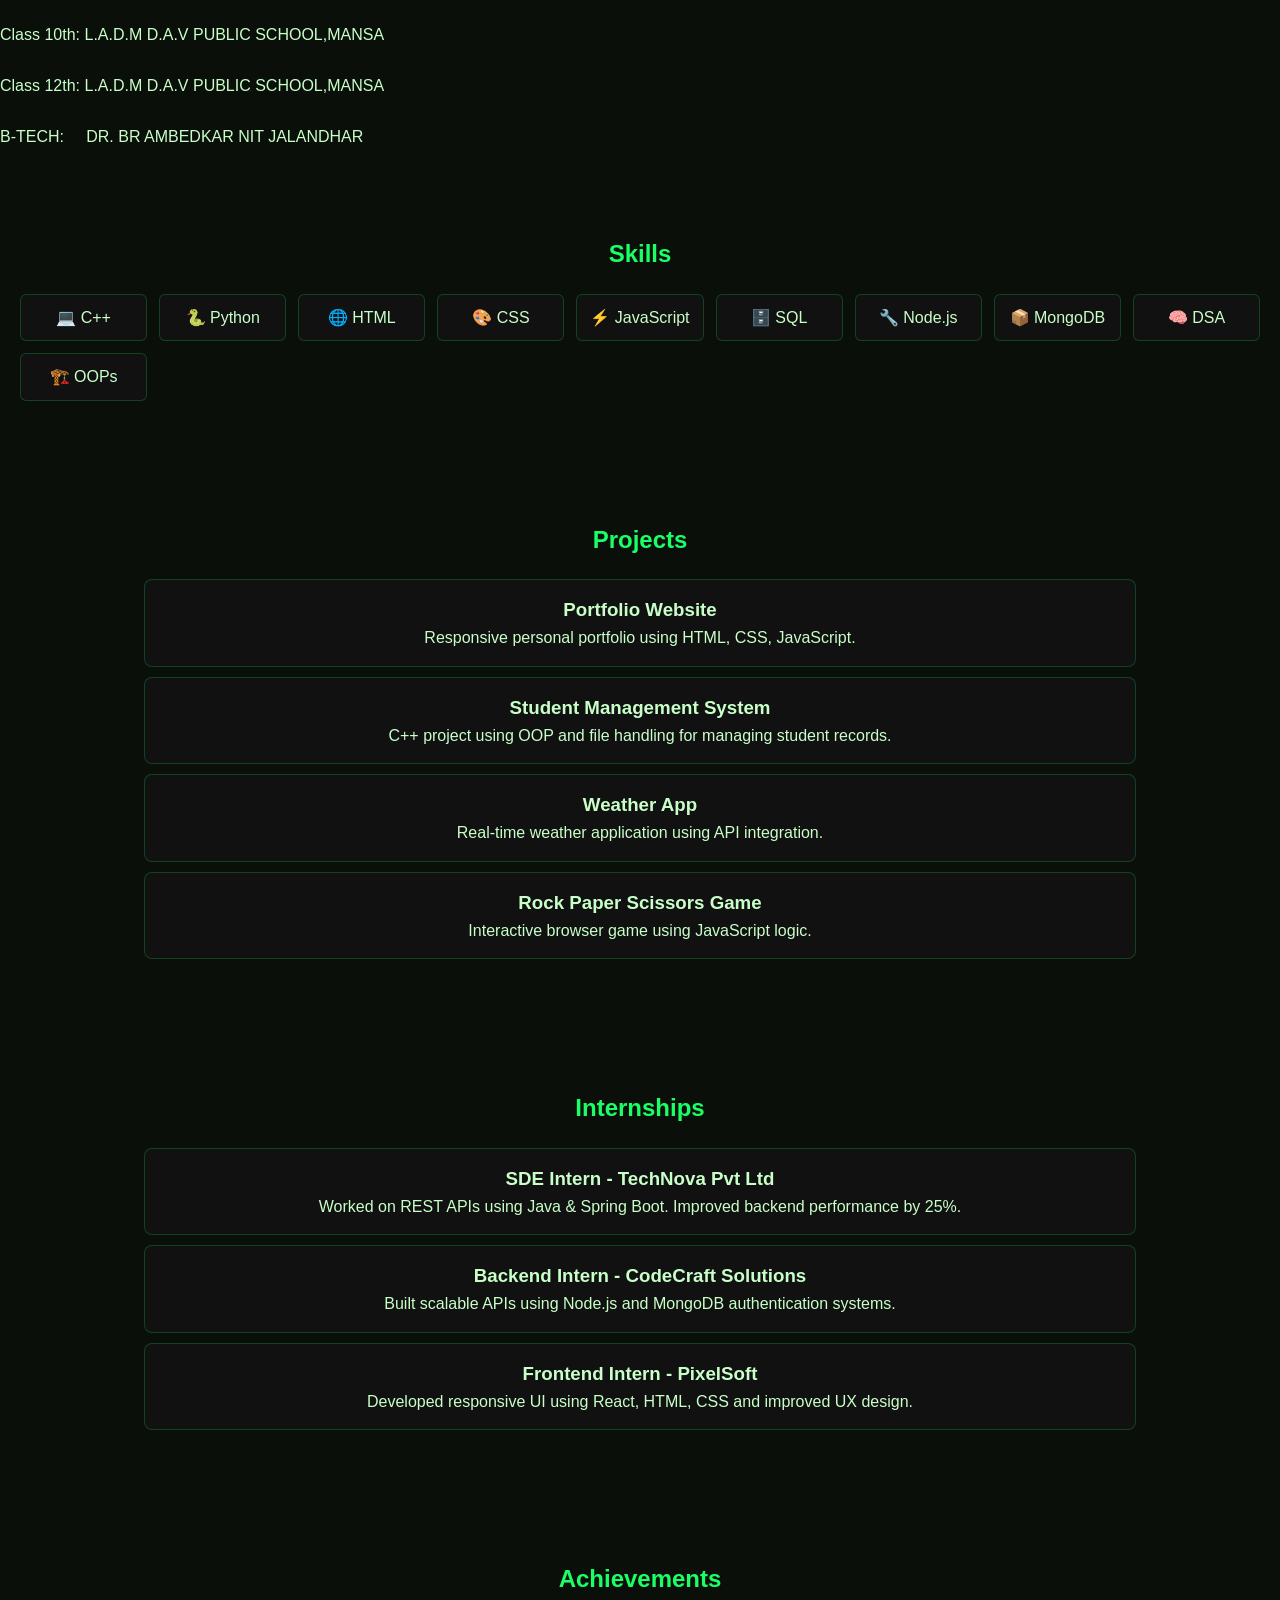
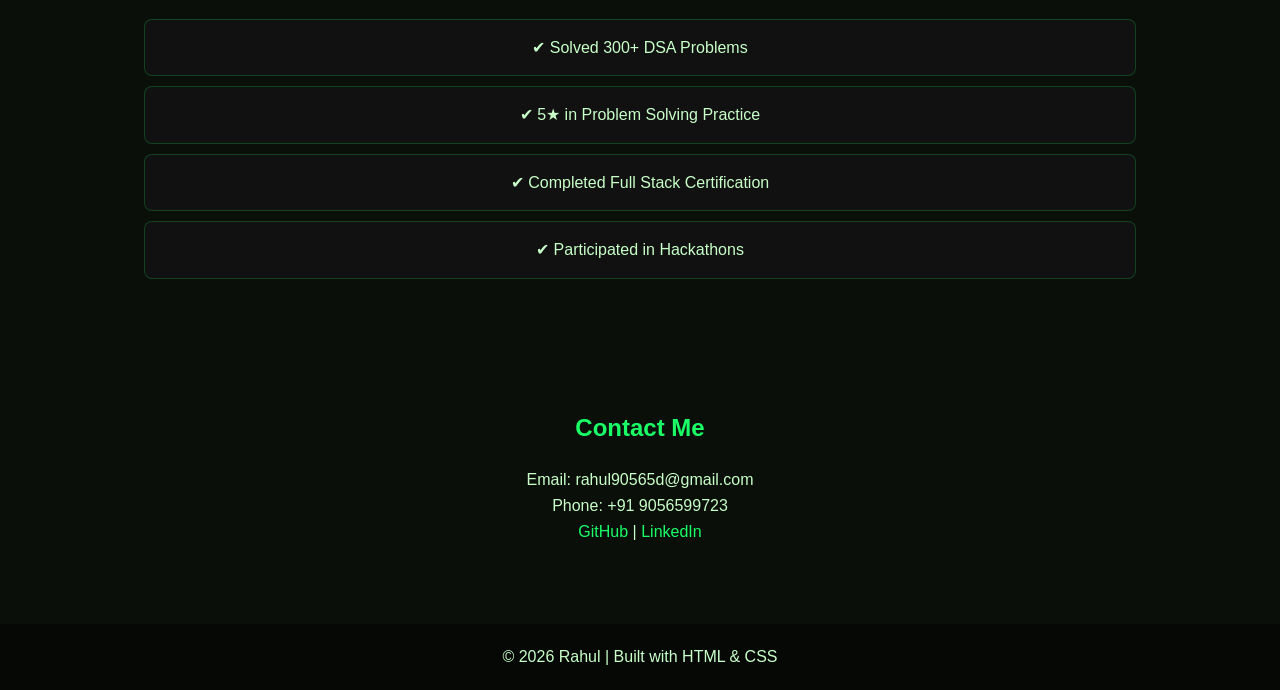
==== commit 94ad660e: "update" ====
--- a/index2.html
+++ b/index2.html
@@ -1,46 +1,42 @@
-
-
-
-
 <!DOCTYPE html>
 <html lang="en">
 <head>
     <meta charset="UTF-8">
     <meta name="viewport" content="width=device-width, initial-scale=1.0">
-    <title>Rahul | Portfolio</title>
-    <link rel="stylesheet" href="style2.css">
+    <title>Rahul | SDE Portfolio</title>
+    <link rel="stylesheet" href="style.css">
 </head>
 <body>
+
+<!-- ===== NAVBAR ===== -->
 <nav class="navbar">
-    <div class="logo">PORTFOLIO WEBSITE</div>
+    <div class="logo">PORTFOLIO WEBSITE
 
-    <ul class="nav-links">
-        <li><a href="#name">Home</a></li>
+    </div>
+
+    <ul class="nav-links" id="navLinks">
+        <li><a href="#home">Home</a></li>
         <li><a href="#about">About</a></li>
+        <li><a href="#skills">Skills</a></li>
         <li><a href="#projects">Projects</a></li>
         <li><a href="#internships">Internships</a></li>
         <li><a href="#contact">Contact</a></li>
     </ul>
+
+    <div class="menu" onclick="toggleMenu()">☰</div>
 </nav>
-<!-- ===== HERO SECTION ===== -->
-<header class="hero">
-    <div class="hero-content">
 
-        <!-- PROFILE IMAGE -->
-        <img src="/rahul3.jpg" alt="Rahul Profile Photo" class="profile-pic" height="150" width="150">
+<!-- ===== HERO ===== -->
+<section id="home" class="hero">
 
-        <h1>Hi, I'm Rahul 👋</h1>
-        <p>Software Developer | C++ | Python | Web Development | DSA Enthusiast</p>
+    <img src="rahul3.jpg" alt="Profile" class="profile-pic">
 
-        <div class="buttons">
-            <a href="#projects">View Projects   </a>
-            <a href="#contact">Contact Me</a>
+    <h1>Hi, I'm Rahul 👋</h1>
+    <p>Software Development Engineer | C++ | Python | Web Developer | DSA Enthusiast</p>
 
-            
-        </div>
+    <a href="#projects" class="btn">Explore My Work</a>
 
-    </div>
-</header>
+</section>
 
 <!-- ===== ABOUT ===== -->
 <section id="about">
@@ -73,23 +69,31 @@
          <br>
     </ol>
 </section>
+<h2>Education</h2>
+<pre>
+<p>Class 10th: L.A.D.M D.A.V PUBLIC SCHOOL,MANSA</p>
+<p>Class 12th: L.A.D.M D.A.V PUBLIC SCHOOL,MANSA</p>
+<p>B-TECH:     DR. BR AMBEDKAR NIT JALANDHAR</p>
+</pre>
 
 <!-- ===== SKILLS ===== -->
 <section id="skills">
     <h2>Skills</h2>
-    <div class="grid">
-        <div>C++</div>
-        <div>Python</div>
-        <div>JavaScript</div>
-        <div>HTML</div>
-        <div>CSS</div>
-        <div>Node.js</div>
-        <div>MongoDB</div>
-        <div>SQL</div>
-        <div>DSA</div>
-        <div>OOPs</div>
+
+    <div class="skills-grid">
+        <div>💻 C++</div>
+        <div>🐍 Python</div>
+        <div>🌐 HTML</div>
+        <div>🎨 CSS</div>
+        <div>⚡ JavaScript</div>
+        <div>🗄️ SQL</div>
+        <div>🔧 Node.js</div>
+        <div>📦 MongoDB</div>
+        <div>🧠 DSA</div>
+        <div>🏗️ OOPs</div>
     </div>
 </section>
+
 
 <!-- ===== PROJECTS ===== -->
 <section id="projects">
@@ -97,22 +101,22 @@
 
     <div class="card">
         <h3>Portfolio Website</h3>
-        <p>Built using HTML, CSS and JavaScript with responsive design.</p>
+        <p>Responsive personal portfolio using HTML, CSS, JavaScript.</p>
     </div>
 
     <div class="card">
         <h3>Student Management System</h3>
-        <p>C++ project using OOP concepts and file handling.</p>
+        <p>C++ project using OOP and file handling for managing student records.</p>
+    </div>
+
+    <div class="card">
+        <h3>Weather App</h3>
+        <p>Real-time weather application using API integration.</p>
     </div>
 
     <div class="card">
         <h3>Rock Paper Scissors Game</h3>
-        <p>Interactive game using JavaScript logic and DOM manipulation.</p>
-    </div>
-
-    <div class="card">
-        <h3>Weather App</h3>
-        <p>API-based app showing real-time weather data.</p>
+        <p>Interactive browser game using JavaScript logic.</p>
     </div>
 </section>
 
@@ -122,17 +126,17 @@
 
     <div class="card">
         <h3>SDE Intern - TechNova Pvt Ltd</h3>
-        <p>Worked on REST APIs using Java and improved backend performance.</p>
+        <p>Worked on REST APIs using Java & Spring Boot. Improved backend performance by 25%.</p>
     </div>
 
     <div class="card">
         <h3>Backend Intern - CodeCraft Solutions</h3>
-        <p>Built Node.js APIs and integrated MongoDB database.</p>
+        <p>Built scalable APIs using Node.js and MongoDB authentication systems.</p>
     </div>
 
     <div class="card">
         <h3>Frontend Intern - PixelSoft</h3>
-        <p>Developed responsive UI using HTML, CSS, and React.</p>
+        <p>Developed responsive UI using React, HTML, CSS and improved UX design.</p>
     </div>
 </section>
 
@@ -140,27 +144,22 @@
 <section id="achievements">
     <h2>Achievements</h2>
 
-    <div class="card">
-        <p>✔ Solved 300+ DSA problems</p>
-    </div>
-
-    <div class="card">
-        <p>✔ Completed Web Development Certification</p>
-    </div>
-
-    <div class="card">
-        <p>✔ Participated in hackathons and coding contests</p>
-    </div>
+    <div class="card">✔ Solved 300+ DSA Problems</div>
+    <div class="card">✔ 5★ in Problem Solving Practice</div>
+    <div class="card">✔ Completed Full Stack Certification</div>
+    <div class="card">✔ Participated in Hackathons</div>
 </section>
 
 <!-- ===== CONTACT ===== -->
 <section id="contact">
     <h2>Contact Me</h2>
 
-    <p>Email: rahul@example.com</p>
+    <p>Email: rahul90565d@gmail.com</p>
+    <p>Phone: +91 9056599723</p>
+
     <p>
-        <a href="https://github.com/" target="_blank">GitHub</a> |
-        <a href="https://linkedin.com/" target="_blank">LinkedIn</a>
+        <a href="https://github.com/RahulDhi123">GitHub</a> |
+        <a href="https://www.linkedin.com/in/rahul-dhingra-40b190404/">LinkedIn</a>
     </p>
 </section>
 
@@ -168,5 +167,11 @@
     <p>© 2026 Rahul | Built with HTML & CSS</p>
 </footer>
 
+<script>
+function toggleMenu() {
+    document.getElementById("navLinks").classList.toggle("active");
+}
+</script>
+
 </body>
 </html>
--- a/style.css
+++ b/style.css
@@ -0,0 +1,258 @@
+/* ===== RESET ===== */
+* {
+    margin: 0;
+    padding: 0;
+    box-sizing: border-box;
+    font-family: Arial, sans-serif;
+}
+
+/* ===== BODY ===== */
+body {
+    background: #0a0f0a;
+    color: #c8ffc8;
+    line-height: 1.6;
+}
+
+/* ===== NAVBAR ===== */
+.navbar {
+    display: flex;
+    justify-content: space-between;
+    align-items: center;
+    padding: 15px 25px;
+    background: #050805;
+    border-bottom: 1px solid #1aff66;
+    position: sticky;
+    top: 0;
+    z-index: 1000;
+}
+
+/* LOGO HOVER */
+.logo {
+    color: #1aff66;
+    font-size: 20px;
+    font-weight: bold;
+    transition: 0.3s;
+}
+
+.logo:hover {
+    text-shadow: 0 0 10px #1aff66;
+    transform: scale(1.05);
+}
+
+/* NAV LINKS */
+.nav-links {
+    display: flex;
+    list-style: none;
+    gap: 20px;
+}
+
+.nav-links a {
+    text-decoration: none;
+    color: #c8ffc8;
+    position: relative;
+    transition: 0.3s;
+}
+
+/* NAV HOVER UNDERLINE ANIMATION */
+.nav-links a::after {
+    content: "";
+    position: absolute;
+    left: 0;
+    bottom: -5px;
+    width: 0%;
+    height: 2px;
+    background: #1aff66;
+    transition: 0.3s;
+}
+
+.nav-links a:hover {
+    color: #1aff66;
+}
+
+.nav-links a:hover::after {
+    width: 100%;
+}
+
+/* MENU ICON */
+.menu {
+    display: none;
+    font-size: 26px;
+    color: #1aff66;
+    cursor: pointer;
+}
+
+/* ===== HERO ===== */
+.hero {
+    height: 90vh;
+    display: flex;
+    flex-direction: column;
+    justify-content: center;
+    align-items: center;
+    text-align: center;
+}
+
+/* PROFILE IMAGE HOVER */
+.profile-pic {
+    width: 160px;
+    height: 160px;
+    border-radius: 50%;
+    border: 3px solid #1aff66;
+    margin-bottom: 15px;
+    transition: 0.4s;
+}
+
+.profile-pic:hover {
+    transform: scale(1.1) rotate(2deg);
+    box-shadow: 0 0 20px #1aff66;
+}
+
+/* BUTTON */
+.btn {
+    margin-top: 15px;
+    padding: 10px 20px;
+    background: #1aff66;
+    color: black;
+    text-decoration: none;
+    border-radius: 6px;
+    transition: 0.3s;
+}
+
+/* BUTTON HOVER */
+.btn:hover {
+    background: transparent;
+    color: #1aff66;
+    border: 1px solid #1aff66;
+    transform: translateY(-3px);
+}
+
+/* ===== SECTIONS ===== */
+section {
+    padding: 60px 20px;
+    text-align: center;
+}
+
+/* SECTION TITLE HOVER */
+h2 {
+    color: #1aff66;
+    margin-bottom: 20px;
+    transition: 0.3s;
+}
+
+h2:hover {
+    text-shadow: 0 0 10px #1aff66;
+}
+
+/* ===== SKILLS GRID ===== */
+.skills-grid {
+    display: grid;
+    grid-template-columns: repeat(auto-fit, minmax(120px, 1fr));
+    gap: 12px;
+}
+
+.skills-grid div {
+    background: #111;
+    padding: 10px;
+    border-radius: 6px;
+    border: 1px solid rgba(26,255,102,0.2);
+    transition: 0.3s;
+}
+
+/* SKILL HOVER */
+.skills-grid div:hover {
+    background: #1aff66;
+    color: black;
+    transform: scale(1.08);
+}
+
+/* ===== CARDS ===== */
+.card {
+    background: #111;
+    margin: 10px auto;
+    padding: 15px;
+    width: 80%;
+    border-radius: 8px;
+    border: 1px solid rgba(26,255,102,0.2);
+    transition: 0.3s;
+}
+
+/* CARD HOVER */
+.card:hover {
+    transform: translateY(-7px);
+    border-color: #1aff66;
+    box-shadow: 0 0 15px rgba(26,255,102,0.3);
+}
+
+/* LINKS */
+a {
+    color: #1aff66;
+    text-decoration: none;
+    transition: 0.3s;
+}
+
+a:hover {
+    color: white;
+}
+
+/* ===== FOOTER ===== */
+footer {
+    text-align: center;
+    padding: 20px;
+    background: #050805;
+    margin-top: 20px;
+}
+
+/* ===== RESPONSIVE DESIGN ===== */
+
+/* TABLET */
+@media (max-width: 768px) {
+
+    .menu {
+        display: block;
+    }
+
+    .nav-links {
+        position: absolute;
+        top: 60px;
+        right: 0;
+        background: #050805;
+        flex-direction: column;
+        width: 200px;
+        display: none;
+        padding: 10px;
+        border-left: 1px solid #1aff66;
+    }
+
+    .nav-links.active {
+        display: flex;
+    }
+
+    .card {
+        width: 95%;
+    }
+
+    .hero h1 {
+        font-size: 22px;
+    }
+}
+
+/* MOBILE */
+@media (max-width: 480px) {
+
+    .profile-pic {
+        width: 130px;
+        height: 130px;
+    }
+
+    .btn {
+        padding: 8px 16px;
+        font-size: 14px;
+    }
+
+    section {
+        padding: 40px 15px;
+    }
+}
+
+#about{
+    text-align:left;
+}
